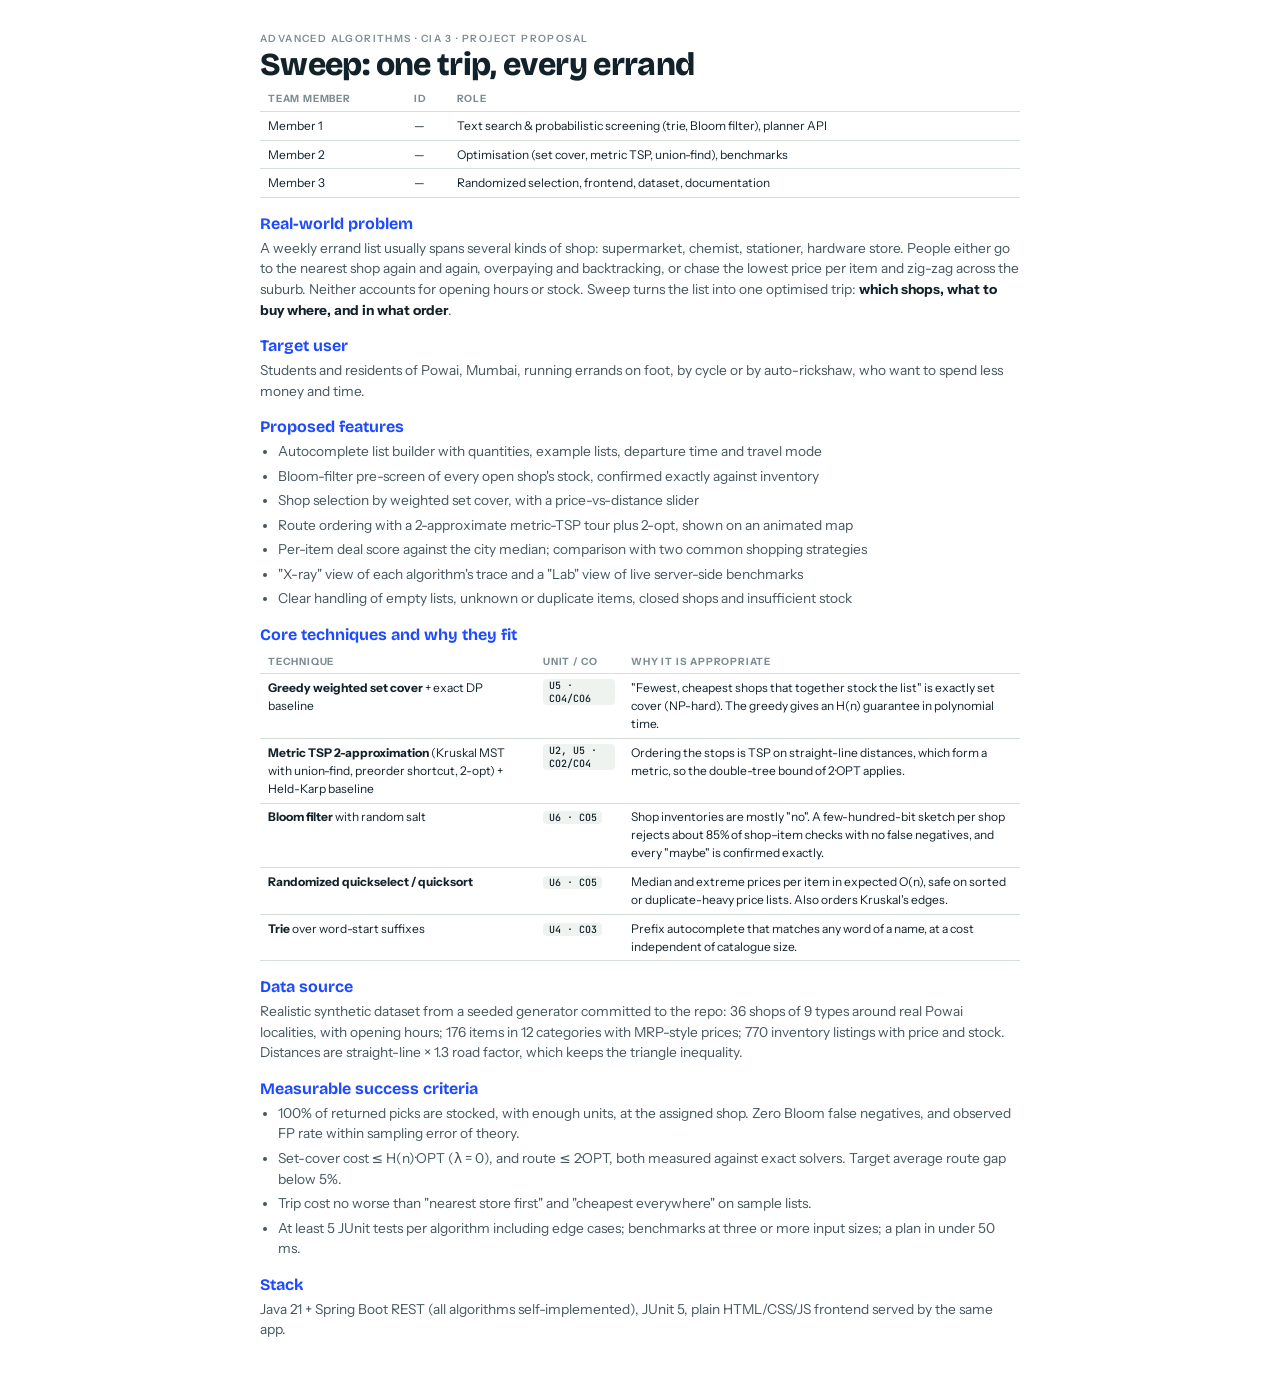
==== docs/proposal.html @ 1a36576c "Add README, proposal, technical report and screenshots Co-Authored-By: Claude Opus 5.5 <noreply@anth" ====
<!doctype html>
<html lang="en">
<head>
<meta charset="utf-8">
<meta name="viewport" content="width=device-width, initial-scale=1">
<title>Sweep Project Proposal</title>
<link rel="stylesheet" href="https://fonts.googleapis.com/css2?family=Bricolage+Grotesque:opsz,wght@12..96,600..800&family=Instrument+Sans:wght@400..700&family=JetBrains+Mono:wght@500&display=swap">
<style>
:root { --ink: #12222B; --ink-2: #44565D; --ink-3: #7C8D92; --rule: #D6DFDA; --tint: #EEF3F0; --cobalt: #1F4BFF; --marigold: #FFB000; }
body { background: #fff; color: var(--ink); font: 400 10.3pt/1.5 "Instrument Sans", "Helvetica Neue", system-ui, sans-serif; margin: 0; }
.doc { max-width: 760px; margin: 0 auto; padding: 32px 16px; }
h1 { font: 800 24pt/1.05 "Bricolage Grotesque", system-ui, sans-serif; margin: .2rem 0; letter-spacing: -.02em; }
h2 { font: 700 12pt "Bricolage Grotesque", system-ui, sans-serif; margin: 1rem 0 .3rem; color: var(--cobalt); }
p, li { color: var(--ink-2); margin: .25rem 0; }
ul { padding-left: 1.1rem; margin: .2rem 0; }
.eyebrow { font: 600 7.5pt "Instrument Sans", sans-serif; letter-spacing: .14em; text-transform: uppercase; color: var(--ink-3); margin: 0; }
table { border-collapse: collapse; width: 100%; font-size: 9pt; margin: .3rem 0; }
th, td { text-align: left; padding: .3rem .5rem; border-bottom: 1px solid var(--rule); vertical-align: top; }
th { font-size: 7.5pt; text-transform: uppercase; letter-spacing: .08em; color: var(--ink-3); }
strong { color: var(--ink); }
.tag { display: inline-block; font: 500 7.5pt "JetBrains Mono", monospace; background: var(--tint); padding: 0 .35rem; border-radius: 4px; }
@media print { @page { size: A4; margin: 14mm; } .doc { padding: 0; max-width: none; } }
</style>
</head>
<body>
<div class="doc">
<p class="eyebrow">Advanced Algorithms · CIA 3 · Project proposal</p>
<h1>Sweep: one trip, every errand</h1>
<table>
<tr><th>Team member</th><th>ID</th><th>Role</th></tr>
<tr><td>Member 1</td><td>—</td><td>Text search &amp; probabilistic screening (trie, Bloom filter), planner API</td></tr>
<tr><td>Member 2</td><td>—</td><td>Optimisation (set cover, metric TSP, union-find), benchmarks</td></tr>
<tr><td>Member 3</td><td>—</td><td>Randomized selection, frontend, dataset, documentation</td></tr>
</table>

<h2>Real-world problem</h2>
<p>A weekly errand list usually spans several kinds of shop: supermarket, chemist, stationer, hardware store. People either go to the nearest shop again and again, overpaying and backtracking, or chase the lowest price per item and zig-zag across the suburb. Neither accounts for opening hours or stock. Sweep turns the list into one optimised trip: <strong>which shops, what to buy where, and in what order</strong>.</p>

<h2>Target user</h2>
<p>Students and residents of Powai, Mumbai, running errands on foot, by cycle or by auto-rickshaw, who want to spend less money and time.</p>

<h2>Proposed features</h2>
<ul>
<li>Autocomplete list builder with quantities, example lists, departure time and travel mode</li>
<li>Bloom-filter pre-screen of every open shop's stock, confirmed exactly against inventory</li>
<li>Shop selection by weighted set cover, with a price-vs-distance slider</li>
<li>Route ordering with a 2-approximate metric-TSP tour plus 2-opt, shown on an animated map</li>
<li>Per-item deal score against the city median; comparison with two common shopping strategies</li>
<li>"X-ray" view of each algorithm's trace and a "Lab" view of live server-side benchmarks</li>
<li>Clear handling of empty lists, unknown or duplicate items, closed shops and insufficient stock</li>
</ul>

<h2>Core techniques and why they fit</h2>
<table>
<tr><th>Technique</th><th>Unit / CO</th><th>Why it is appropriate</th></tr>
<tr><td><strong>Greedy weighted set cover</strong> + exact DP baseline</td><td><span class="tag">U5 · CO4/CO6</span></td><td>"Fewest, cheapest shops that together stock the list" is exactly set cover (NP-hard). The greedy gives an H(n) guarantee in polynomial time.</td></tr>
<tr><td><strong>Metric TSP 2-approximation</strong> (Kruskal MST with union-find, preorder shortcut, 2-opt) + Held-Karp baseline</td><td><span class="tag">U2, U5 · CO2/CO4</span></td><td>Ordering the stops is TSP on straight-line distances, which form a metric, so the double-tree bound of 2·OPT applies.</td></tr>
<tr><td><strong>Bloom filter</strong> with random salt</td><td><span class="tag">U6 · CO5</span></td><td>Shop inventories are mostly "no". A few-hundred-bit sketch per shop rejects about 85% of shop–item checks with no false negatives, and every "maybe" is confirmed exactly.</td></tr>
<tr><td><strong>Randomized quickselect / quicksort</strong></td><td><span class="tag">U6 · CO5</span></td><td>Median and extreme prices per item in expected O(n), safe on sorted or duplicate-heavy price lists. Also orders Kruskal's edges.</td></tr>
<tr><td><strong>Trie</strong> over word-start suffixes</td><td><span class="tag">U4 · CO3</span></td><td>Prefix autocomplete that matches any word of a name, at a cost independent of catalogue size.</td></tr>
</table>

<h2>Data source</h2>
<p>Realistic synthetic dataset from a seeded generator committed to the repo: 36 shops of 9 types around real Powai localities, with opening hours; 176 items in 12 categories with MRP-style prices; 770 inventory listings with price and stock. Distances are straight-line × 1.3 road factor, which keeps the triangle inequality.</p>

<h2>Measurable success criteria</h2>
<ul>
<li>100% of returned picks are stocked, with enough units, at the assigned shop. Zero Bloom false negatives, and observed FP rate within sampling error of theory.</li>
<li>Set-cover cost ≤ H(n)·OPT (λ = 0), and route ≤ 2·OPT, both measured against exact solvers. Target average route gap below 5%.</li>
<li>Trip cost no worse than "nearest store first" and "cheapest everywhere" on sample lists.</li>
<li>At least 5 JUnit tests per algorithm including edge cases; benchmarks at three or more input sizes; a plan in under 50 ms.</li>
</ul>
<h2>Stack</h2>
<p>Java 21 + Spring Boot REST (all algorithms self-implemented), JUnit 5, plain HTML/CSS/JS frontend served by the same app.</p>
</div>
</body>
</html>
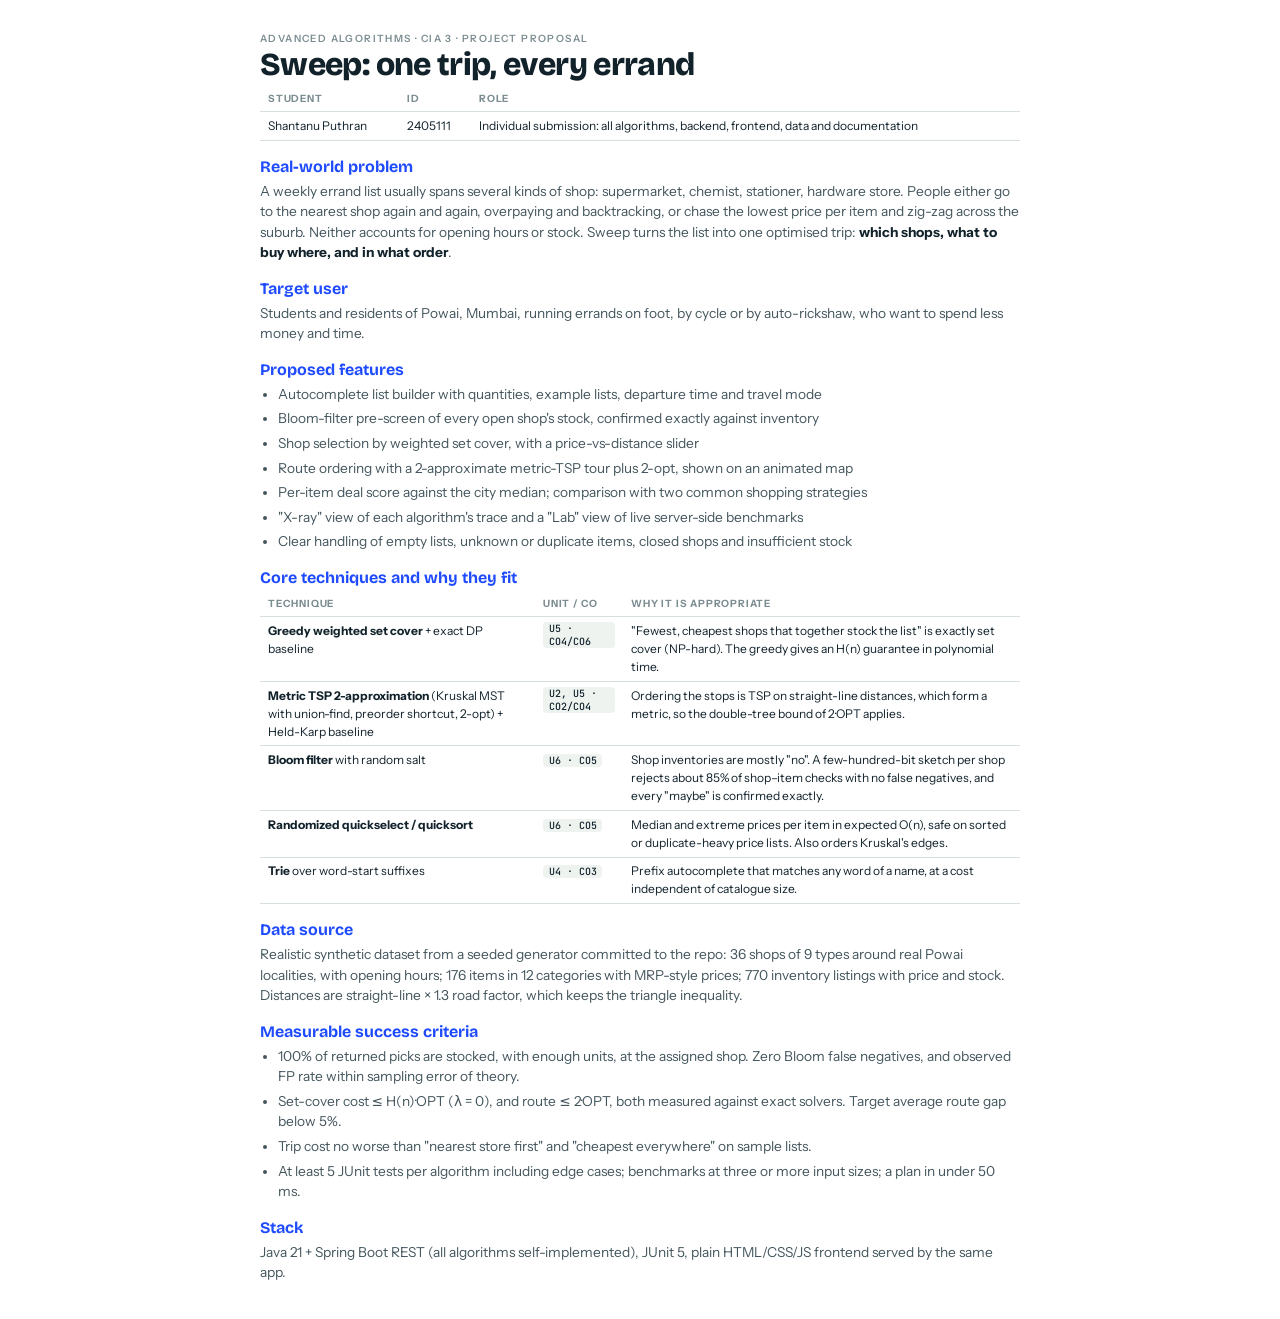
==== commit 354aadb0: "Set author: Shantanu Puthran (2405111), individual submission Co-Authored-By: Claude Opus 5.5 <norep" ====
--- a/docs/proposal.html
+++ b/docs/proposal.html
@@ -27,10 +27,8 @@
 <p class="eyebrow">Advanced Algorithms · CIA 3 · Project proposal</p>
 <h1>Sweep: one trip, every errand</h1>
 <table>
-<tr><th>Team member</th><th>ID</th><th>Role</th></tr>
-<tr><td>Member 1</td><td>—</td><td>Text search &amp; probabilistic screening (trie, Bloom filter), planner API</td></tr>
-<tr><td>Member 2</td><td>—</td><td>Optimisation (set cover, metric TSP, union-find), benchmarks</td></tr>
-<tr><td>Member 3</td><td>—</td><td>Randomized selection, frontend, dataset, documentation</td></tr>
+<tr><th>Student</th><th>ID</th><th>Role</th></tr>
+<tr><td>Shantanu Puthran</td><td>2405111</td><td>Individual submission: all algorithms, backend, frontend, data and documentation</td></tr>
 </table>
 
 <h2>Real-world problem</h2>
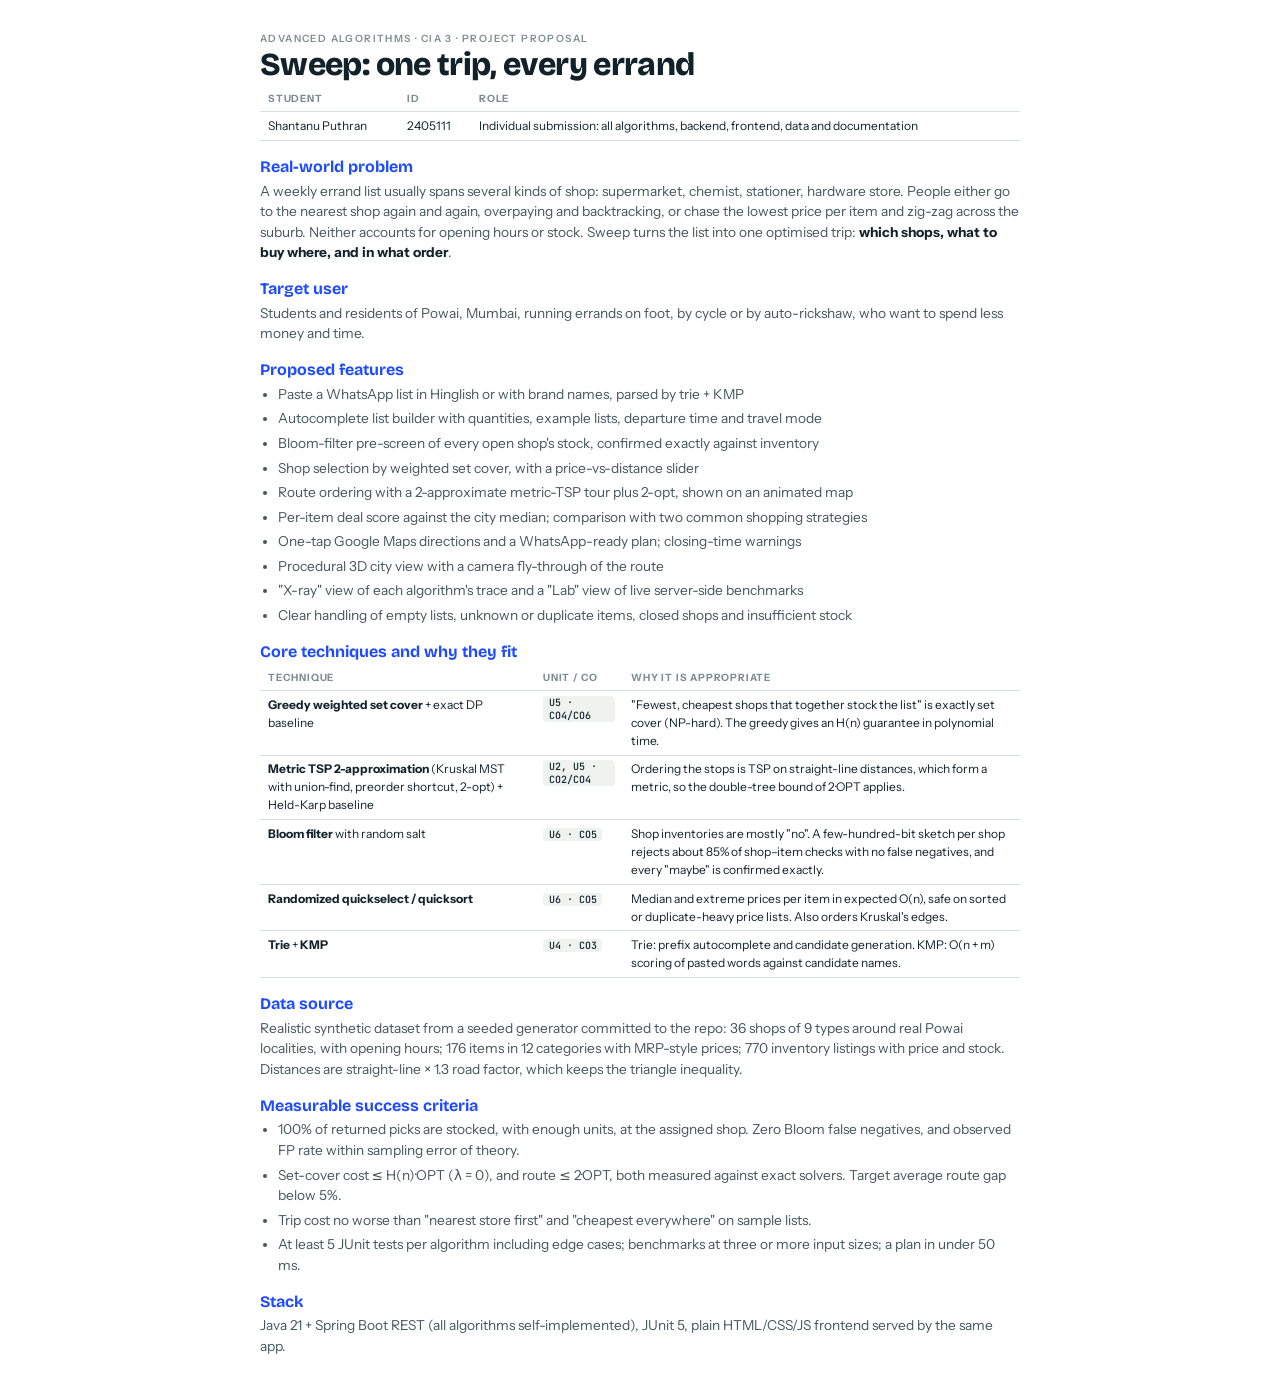
==== commit f4b9a589: "Update README, report and proposal for KMP, parser, 3D and share features Co-Authored-By: Claude Opu" ====
--- a/docs/proposal.html
+++ b/docs/proposal.html
@@ -39,11 +39,14 @@
 
 <h2>Proposed features</h2>
 <ul>
+<li>Paste a WhatsApp list in Hinglish or with brand names, parsed by trie + KMP</li>
 <li>Autocomplete list builder with quantities, example lists, departure time and travel mode</li>
 <li>Bloom-filter pre-screen of every open shop's stock, confirmed exactly against inventory</li>
 <li>Shop selection by weighted set cover, with a price-vs-distance slider</li>
 <li>Route ordering with a 2-approximate metric-TSP tour plus 2-opt, shown on an animated map</li>
 <li>Per-item deal score against the city median; comparison with two common shopping strategies</li>
+<li>One-tap Google Maps directions and a WhatsApp-ready plan; closing-time warnings</li>
+<li>Procedural 3D city view with a camera fly-through of the route</li>
 <li>"X-ray" view of each algorithm's trace and a "Lab" view of live server-side benchmarks</li>
 <li>Clear handling of empty lists, unknown or duplicate items, closed shops and insufficient stock</li>
 </ul>
@@ -55,7 +58,7 @@
 <tr><td><strong>Metric TSP 2-approximation</strong> (Kruskal MST with union-find, preorder shortcut, 2-opt) + Held-Karp baseline</td><td><span class="tag">U2, U5 · CO2/CO4</span></td><td>Ordering the stops is TSP on straight-line distances, which form a metric, so the double-tree bound of 2·OPT applies.</td></tr>
 <tr><td><strong>Bloom filter</strong> with random salt</td><td><span class="tag">U6 · CO5</span></td><td>Shop inventories are mostly "no". A few-hundred-bit sketch per shop rejects about 85% of shop–item checks with no false negatives, and every "maybe" is confirmed exactly.</td></tr>
 <tr><td><strong>Randomized quickselect / quicksort</strong></td><td><span class="tag">U6 · CO5</span></td><td>Median and extreme prices per item in expected O(n), safe on sorted or duplicate-heavy price lists. Also orders Kruskal's edges.</td></tr>
-<tr><td><strong>Trie</strong> over word-start suffixes</td><td><span class="tag">U4 · CO3</span></td><td>Prefix autocomplete that matches any word of a name, at a cost independent of catalogue size.</td></tr>
+<tr><td><strong>Trie</strong> + <strong>KMP</strong></td><td><span class="tag">U4 · CO3</span></td><td>Trie: prefix autocomplete and candidate generation. KMP: O(n + m) scoring of pasted words against candidate names.</td></tr>
 </table>
 
 <h2>Data source</h2>
